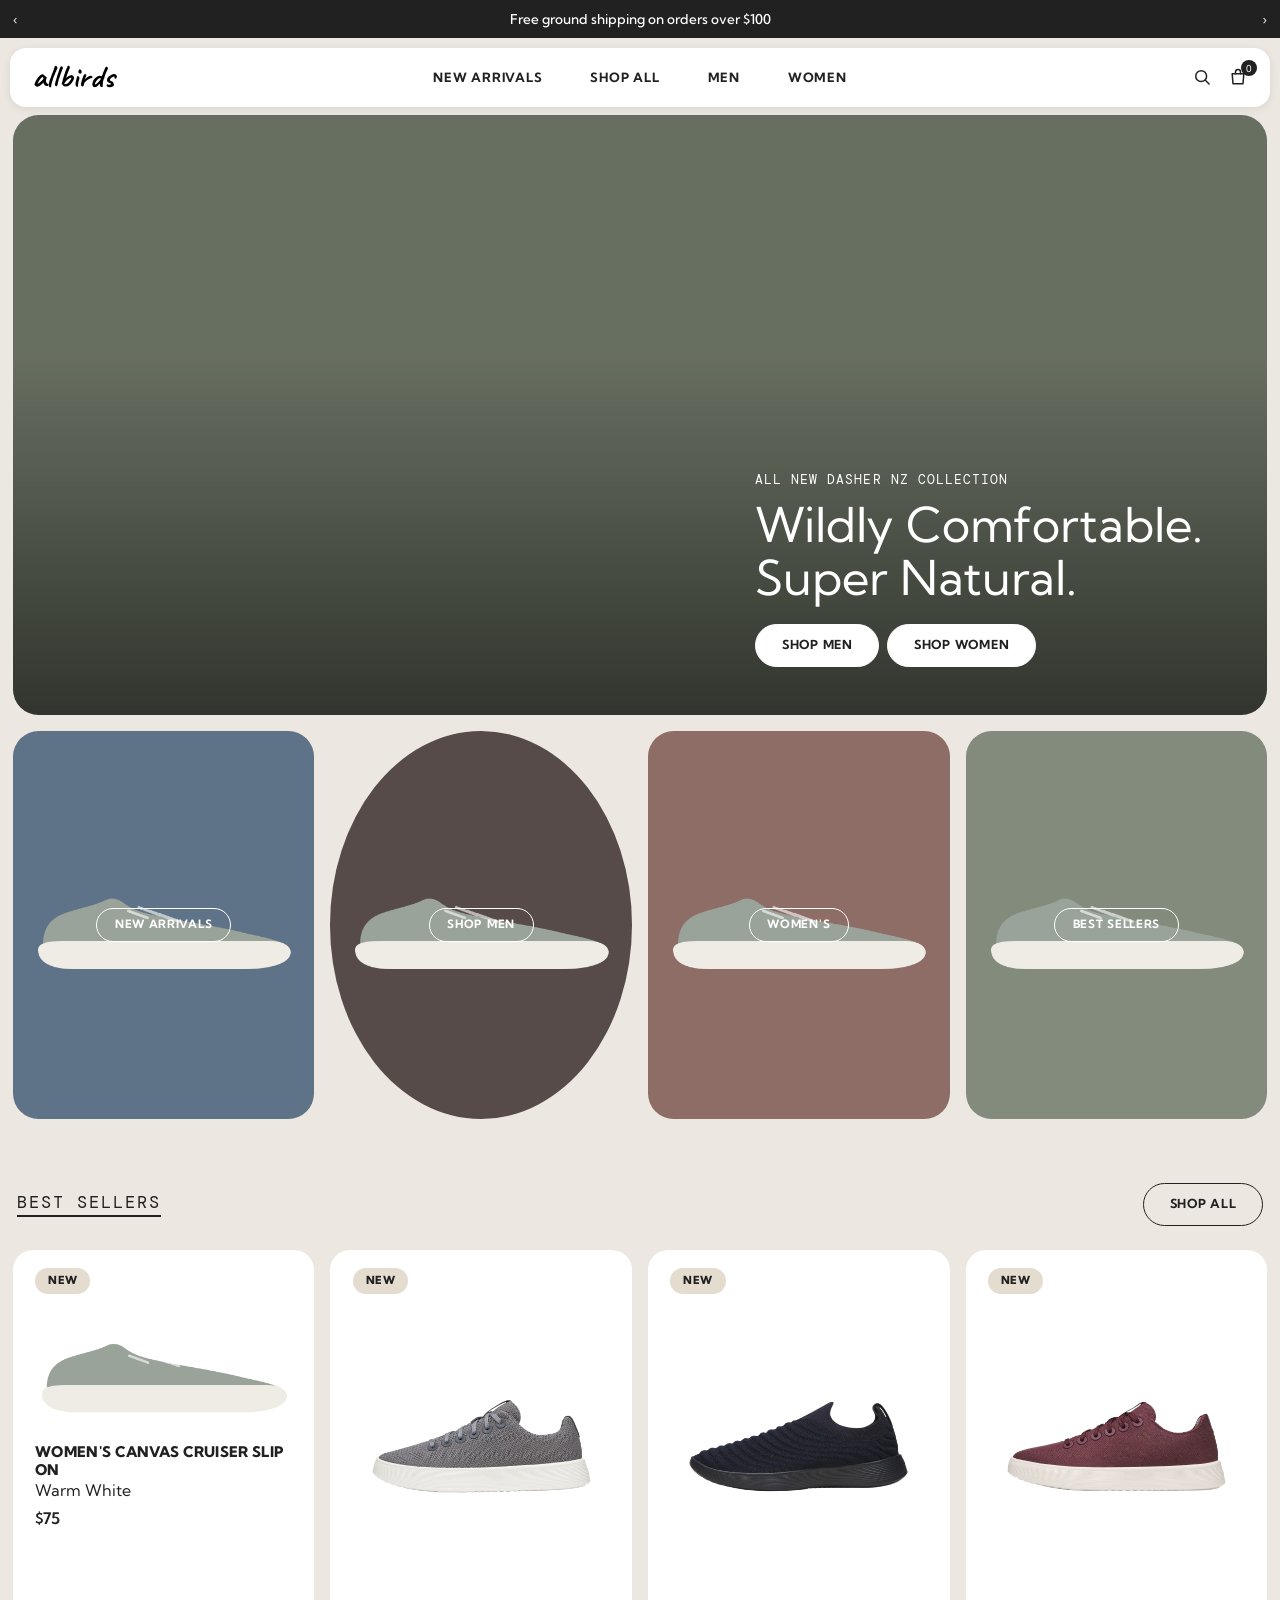
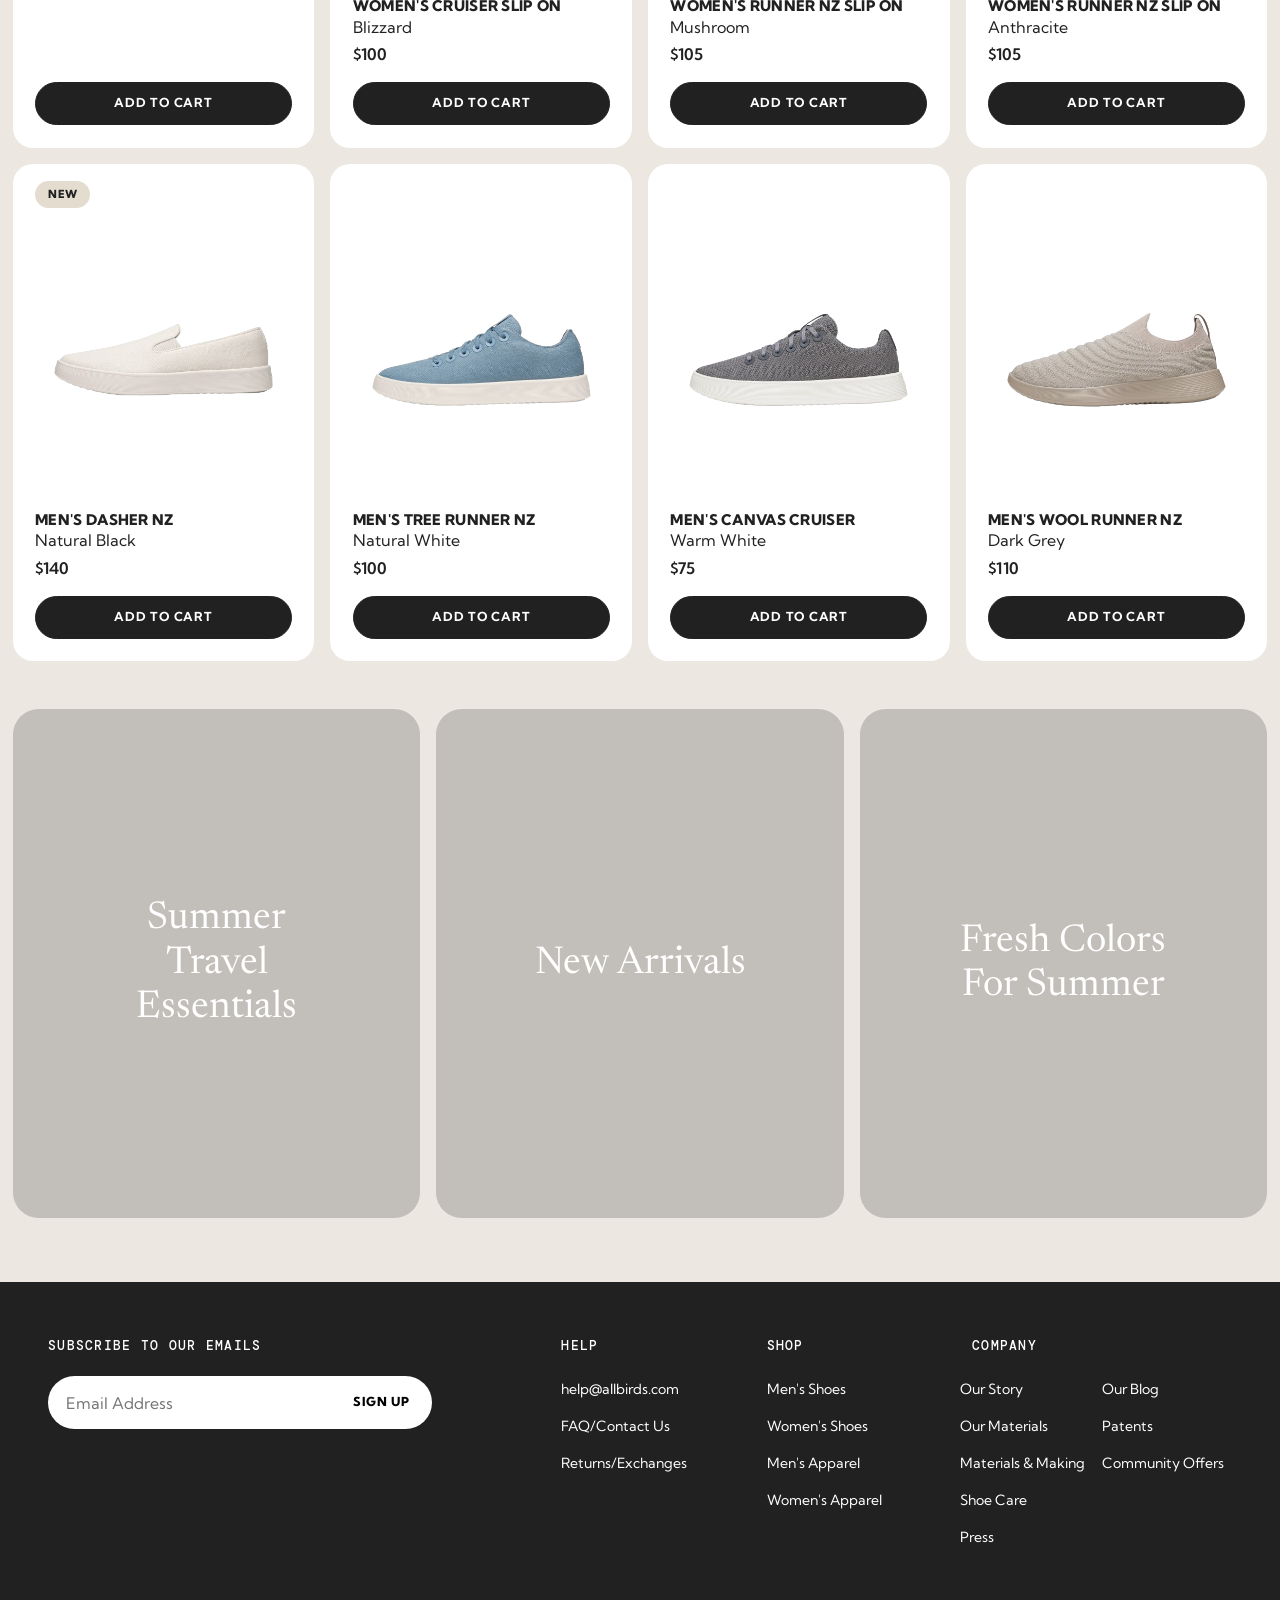
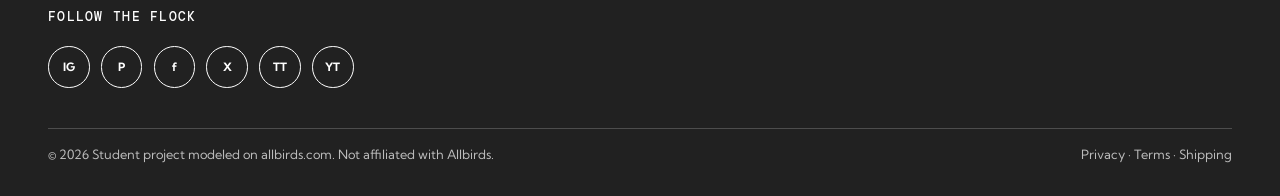
==== midterm/assignment-2/index.html @ dc8d9895 "midterm: baseline copy" ====
<!doctype html>
<html lang="en">
  <head>
    <meta charset="utf-8" />
    <meta name="viewport" content="width=device-width, initial-scale=1" />
    <title>Allbirds clone | Home</title>
    <link
      href="https://cdn.jsdelivr.net/npm/bootstrap@5.3.3/dist/css/bootstrap.min.css"
      rel="stylesheet"
    />
    <link rel="preconnect" href="https://fonts.googleapis.com" />
    <link rel="preconnect" href="https://fonts.gstatic.com" crossorigin />
    <link
      href="https://fonts.googleapis.com/css2?family=Caveat:wght@700&family=DM+Mono:wght@400;500&family=Kumbh+Sans:wght@400;500;700;800&family=Newsreader:wght@300;400&display=swap"
      rel="stylesheet"
    />
    <link href="style.css" rel="stylesheet" />
  </head>

  <body>
    <div class="announce">
      <div class="inner">
        <span class="arrow" aria-hidden="true">&#8249;</span
        ><span class="msg">Free ground shipping on orders over $100</span
        ><span class="arrow" aria-hidden="true">&#8250;</span>
      </div>
    </div>

    <header class="site-header">
      <nav class="navbar navbar-expand p-0 d-block" aria-label="Main">
        <div class="header-pill">
          <a class="brand navbar-brand" href="index.html">allbirds</a>
          <ul class="main-nav navbar-nav flex-row">
            <li class="nav-item">
              <a class="nav-link" href="index.html">New Arrivals</a>
            </li>
            <li class="nav-item">
              <a class="nav-link" href="index.html">Shop All</a>
            </li>
            <li class="nav-item">
              <a class="nav-link" href="index.html">Men</a>
            </li>
            <li class="nav-item">
              <a class="nav-link" href="index.html">Women</a>
            </li>
          </ul>

          <div class="header-icons">
            <a class="icon-link" href="#" aria-label="Search"
              ><svg
                width="20"
                height="20"
                viewBox="0 0 24 24"
                fill="none"
                stroke="currentColor"
                stroke-width="1.8"
                stroke-linecap="round"
                aria-hidden="true"
              >
                <circle cx="11" cy="11" r="6.5" />
                <path d="M16 16l4.5 4.5" /></svg
            ></a>
            <a class="icon-link" href="#" aria-label="Cart, 0 items"
              ><svg
                width="20"
                height="20"
                viewBox="0 0 24 24"
                fill="none"
                stroke="currentColor"
                stroke-width="1.8"
                stroke-linecap="round"
                stroke-linejoin="round"
                aria-hidden="true"
              >
                <path d="M5 8h14l-1 12H6L5 8z" />
                <path d="M9 8V6a3 3 0 0 1 6 0v2" /></svg
              ><span class="cart-count">0</span></a
            >
          </div>
        </div>
      </nav>
    </header>

    <main class="page-pad pt-2">
      <section class="hero" aria-label="Featured collection">
        <div class="hero-copy">
          <span class="mono">All new Dasher NZ collection</span>
          <h1>Wildly Comfortable. Super Natural.</h1>
          <div class="d-flex flex-wrap gap-2">
            <a class="btn btn-pill btn-white" href="index.html">Shop Men</a>
            <a class="btn btn-pill btn-white" href="index.html">Shop Women</a>
          </div>
        </div>
      </section>

      <section class="mt-3" aria-label="Shop by category">
        <div class="row row-cols-1 row-cols-sm-2 row-cols-lg-4 g-3">
          <div class="col">
            <a class="tile" href="#best-sellers" style="background: #5f7388">
              <img
                class="shoe"
                src="images/shoe.png"
                alt="New Arrivals collection"
                loading="lazy"
              />
              <span class="tile-label">New Arrivals</span>
            </a>
          </div>
          <div class="col">
            <a
              class="tile tile-arch"
              href="#best-sellers"
              style="background: #574b49"
            >
              <img
                class="shoe"
                src="images/shoe.png"
                alt="Shop Men collection"
                loading="lazy"
              />
              <span class="tile-label">Shop Men</span>
            </a>
          </div>
          <div class="col">
            <a class="tile" href="#best-sellers" style="background: #8f6d67">
              <img
                class="shoe"
                src="images/shoe.png"
                alt="Women's collection"
                loading="lazy"
              />
              <span class="tile-label">Women's</span>
            </a>
          </div>
          <div class="col">
            <a class="tile" href="#best-sellers" style="background: #838b7c">
              <img
                class="shoe"
                src="images/shoe.png"
                alt="Best Sellers collection"
                loading="lazy"
              />
              <span class="tile-label">Best Sellers</span>
            </a>
          </div>
        </div>
      </section>

      <section id="best-sellers" class="mt-5 pt-3" aria-labelledby="bs">
        <div
          class="d-flex justify-content-between align-items-center mb-4 px-1"
        >
          <h2 id="bs" class="section-title">Best Sellers</h2>
          <a class="btn btn-pill btn-line btn-sm" href="index.html">Shop All</a>
        </div>
        <div class="row row-cols-1 row-cols-sm-2 row-cols-lg-4 g-3">
          <div class="col">
            <article class="product-card">
              <span class="pill-new">NEW</span>
              <a class="art" href="product.html"
                ><img
                  class="shoe"
                  src="images/shoe.png"
                  alt="Women's Canvas Cruiser Slip On in Warm White"
                  loading="lazy"
              /></a>
              <h3 class="product-name">
                <a href="product.html">Women's Canvas Cruiser Slip On</a>
              </h3>
              <p class="product-color">Warm White</p>
              <p class="price">$75</p>
              <button type="button" class="btn btn-pill btn-dark-pill w-100">
                Add to Cart
              </button>
            </article>
          </div>
          <div class="col">
            <article class="product-card">
              <span class="pill-new">NEW</span>
              <a class="art" href="product.html"
                ><img
                  class="shoe"
                  src="images/shoe2.png"
                  alt="Women's Cruiser Slip On in Blizzard"
                  loading="lazy"
              /></a>
              <h3 class="product-name">
                <a href="product.html">Women's Cruiser Slip On</a>
              </h3>
              <p class="product-color">Blizzard</p>
              <p class="price">$100</p>
              <button type="button" class="btn btn-pill btn-dark-pill w-100">
                Add to Cart
              </button>
            </article>
          </div>
          <div class="col">
            <article class="product-card">
              <span class="pill-new">NEW</span>
              <a class="art" href="product.html"
                ><img
                  class="shoe"
                  src="images/shoe3.png"
                  alt="Women's Runner NZ Slip On in Mushroom"
                  loading="lazy"
              /></a>
              <h3 class="product-name">
                <a href="product.html">Women's Runner NZ Slip On</a>
              </h3>
              <p class="product-color">Mushroom</p>
              <p class="price">$105</p>
              <button type="button" class="btn btn-pill btn-dark-pill w-100">
                Add to Cart
              </button>
            </article>
          </div>
          <div class="col">
            <article class="product-card">
              <span class="pill-new">NEW</span>
              <a class="art" href="product.html"
                ><img
                  class="shoe"
                  src="images/shoe4.png"
                  alt="Women's Runner NZ Slip On in Anthracite"
                  loading="lazy"
              /></a>
              <h3 class="product-name">
                <a href="product.html">Women's Runner NZ Slip On</a>
              </h3>
              <p class="product-color">Anthracite</p>
              <p class="price">$105</p>
              <button type="button" class="btn btn-pill btn-dark-pill w-100">
                Add to Cart
              </button>
            </article>
          </div>
          <div class="col">
            <article class="product-card">
              <span class="pill-new">NEW</span>
              <a class="art" href="product.html"
                ><img
                  class="shoe"
                  src="images/shoe5.png"
                  alt="Men's Dasher NZ in Natural Black"
                  loading="lazy"
              /></a>
              <h3 class="product-name">
                <a href="product.html">Men's Dasher NZ</a>
              </h3>
              <p class="product-color">Natural Black</p>
              <p class="price">$140</p>
              <button type="button" class="btn btn-pill btn-dark-pill w-100">
                Add to Cart
              </button>
            </article>
          </div>
          <div class="col">
            <article class="product-card">
              <span class="pill-new spacer" aria-hidden="true">NEW</span>
              <a class="art" href="product.html"
                ><img
                  class="shoe"
                  src="images/shoe6.png"
                  alt="Men's Tree Runner NZ in Natural White"
                  loading="lazy"
              /></a>
              <h3 class="product-name">
                <a href="product.html">Men's Tree Runner NZ</a>
              </h3>
              <p class="product-color">Natural White</p>
              <p class="price">$100</p>
              <button type="button" class="btn btn-pill btn-dark-pill w-100">
                Add to Cart
              </button>
            </article>
          </div>
          <div class="col">
            <article class="product-card">
              <span class="pill-new spacer" aria-hidden="true">NEW</span>
              <a class="art" href="product.html"
                ><img
                  class="shoe"
                  src="images/shoe7.png"
                  alt="Men's Canvas Cruiser in Warm White"
                  loading="lazy"
              /></a>
              <h3 class="product-name">
                <a href="product.html">Men's Canvas Cruiser</a>
              </h3>
              <p class="product-color">Warm White</p>
              <p class="price">$75</p>
              <button type="button" class="btn btn-pill btn-dark-pill w-100">
                Add to Cart
              </button>
            </article>
          </div>
          <div class="col">
            <article class="product-card">
              <span class="pill-new spacer" aria-hidden="true">NEW</span>
              <a class="art" href="product.html"
                ><img
                  class="shoe"
                  src="images/shoe8.png"
                  alt="Men's Wool Runner NZ in Dark Grey"
                  loading="lazy"
              /></a>
              <h3 class="product-name">
                <a href="product.html">Men's Wool Runner NZ</a>
              </h3>
              <p class="product-color">Dark Grey</p>
              <p class="price">$110</p>
              <button type="button" class="btn btn-pill btn-dark-pill w-100">
                Add to Cart
              </button>
            </article>
          </div>
        </div>
      </section>

      <section class="mt-5" aria-label="Featured stories">
        <div class="row row-cols-1 row-cols-md-3 g-3">
          <div class="col">
            <a
              class="photo-tile"
              href="index.html"
              style="
                background-image: url(&quot;https://picsum.photos/seed/summer-slides/800/1000&quot;);
              "
              ><span>Summer Travel Essentials</span></a
            >
          </div>
          <div class="col">
            <a
              class="photo-tile"
              href="index.html"
              style="
                background-image: url(&quot;https://picsum.photos/seed/new-arrivals-swing/800/1000&quot;);
              "
              ><span>New Arrivals</span></a
            >
          </div>
          <div class="col">
            <a
              class="photo-tile"
              href="index.html"
              style="
                background-image: url(&quot;https://picsum.photos/seed/fresh-colors/800/1000&quot;);
              "
              ><span>Fresh Colors For Summer</span></a
            >
          </div>
        </div>
      </section>
    </main>

    <footer class="site-footer">
      <div class="container-fluid px-3 px-lg-5">
        <div class="row g-5">
          <div class="col-12 col-lg-5">
            <h2>Subscribe to our emails</h2>
            <form class="email-pill" action="#">
              <label for="email" class="visually-hidden">Email address</label>
              <input id="email" type="email" placeholder="Email Address" />
              <button type="button">SIGN UP</button>
            </form>
          </div>
          <div class="col-6 col-md-4 col-lg-2">
            <h2>Help</h2>
            <ul>
              <li><a href="#">help@allbirds.com</a></li>
              <li><a href="#">FAQ/Contact Us</a></li>
              <li><a href="#">Returns/Exchanges</a></li>
            </ul>
          </div>
          <div class="col-6 col-md-4 col-lg-2">
            <h2>Shop</h2>
            <ul>
              <li><a href="index.html">Men's Shoes</a></li>
              <li><a href="index.html">Women's Shoes</a></li>
              <li><a href="index.html">Men's Apparel</a></li>
              <li><a href="index.html">Women's Apparel</a></li>
            </ul>
          </div>
          <div class="col-12 col-md-4 col-lg-3">
            <h2>Company</h2>
            <div class="row">
              <ul class="col-6">
                <li><a href="#">Our Story</a></li>
                <li><a href="#">Our Materials</a></li>
                <li><a href="#">Materials &amp; Making</a></li>
                <li><a href="#">Shoe Care</a></li>
                <li><a href="#">Press</a></li>
              </ul>
              <ul class="col-6">
                <li><a href="#">Our Blog</a></li>
                <li><a href="#">Patents</a></li>
                <li><a href="#">Community Offers</a></li>
              </ul>
            </div>
          </div>
        </div>
        <h2
          class="mt-5"
          style="
            font-family: var(--font-mono);
            text-transform: uppercase;
            letter-spacing: 0.1em;
            font-size: 0.8rem;
            font-weight: 500;
          "
        >
          Follow the flock
        </h2>
        <div class="social mt-3">
          <a href="#" aria-label="Instagram">IG</a
          ><a href="#" aria-label="Pinterest">P</a
          ><a href="#" aria-label="Facebook">f</a
          ><a href="#" aria-label="X">X</a><a href="#" aria-label="TikTok">TT</a
          ><a href="#" aria-label="YouTube">YT</a>
        </div>
        <div
          class="footer-bottom d-flex flex-column flex-md-row justify-content-between gap-1"
        >
          <span
            >&copy; 2026 Student project modeled on allbirds.com. Not affiliated
            with Allbirds.</span
          >
          <span>Privacy &middot; Terms &middot; Shipping</span>
        </div>
      </div>
    </footer>
  </body>
</html>
---- midterm/assignment-2/style.css ----
/* Allbirds landing-page look. Bootstrap handles grid, navbar, forms, buttons. */
:root {
  --ab-bg: #ece8e1;
  --ab-ink: #212121;
  --ab-muted: #6b6760;
  --ab-card: #ffffff;
  --ab-pill: #e3dccf;
  --ab-radius: 1.25rem;
  --font-body: "Kumbh Sans", system-ui, sans-serif;
  --font-mono: "DM Mono", ui-monospace, monospace;
  --font-serif: "Newsreader", Georgia, serif;
  --font-script: "Caveat", cursive;
}

body {
  background: var(--ab-bg);
  color: var(--ab-ink);
  font-family: var(--font-body);
  font-size: 1rem;
}
a {
  color: inherit;
}
:focus-visible {
  outline: 2px solid var(--ab-ink);
  outline-offset: 2px;
}
.mono {
  font-family: var(--font-mono);
  text-transform: uppercase;
  letter-spacing: 0.08em;
  font-size: 0.8rem;
}
.page-pad {
  padding-left: 0.6rem;
  padding-right: 0.6rem;
}

/* Announcement bar */
.announce {
  background: var(--ab-ink);
  color: #fff;
  font-size: 0.85rem;
  font-weight: 500;
}
.announce .inner {
  display: flex;
  justify-content: space-between;
  align-items: center;
  padding: 0.55rem 0.8rem;
}
.announce .msg {
  flex: 1;
  text-align: center;
}
.announce .arrow {
  opacity: 0.9;
}

/* Floating pill header */
.site-header {
  position: sticky;
  top: 0.6rem;
  z-index: 50;
  padding: 0.6rem 0.6rem 0;
}
.header-pill {
  background: #fff;
  border-radius: 1rem;
  box-shadow: 0 2px 10px rgba(0, 0, 0, 0.08);
  display: grid;
  grid-template-columns: 1fr auto;
  grid-template-areas: "brand icons" "nav nav";
  align-items: center;
  padding: 0.4rem 1.2rem 0.35rem;
}
.brand {
  grid-area: brand;
  font-family: var(--font-script);
  font-weight: 700;
  font-size: 2rem;
  line-height: 1;
  text-decoration: none;
  margin: 0;
}
.main-nav {
  grid-area: nav;
  justify-content: center;
  flex-wrap: wrap;
  gap: 0.1rem 1.1rem;
}
.main-nav .nav-link {
  color: var(--ab-ink);
  font-weight: 700;
  font-size: 0.78rem;
  letter-spacing: 0.06em;
  text-transform: uppercase;
  padding: 0.4rem 0;
}
.main-nav .nav-link:hover,
.main-nav .nav-link.active {
  text-decoration: underline;
  text-underline-offset: 6px;
}
.header-icons {
  grid-area: icons;
  display: flex;
  gap: 1rem;
  justify-content: flex-end;
  align-items: center;
}
.icon-link {
  position: relative;
  line-height: 1;
  color: var(--ab-ink);
}
.cart-count {
  position: absolute;
  top: -7px;
  right: -9px;
  background: var(--ab-ink);
  color: #fff;
  font-size: 0.6rem;
  min-width: 1rem;
  height: 1rem;
  border-radius: 999px;
  display: grid;
  place-items: center;
}

/* Pill buttons */
.btn-pill {
  border-radius: 999px;
  font-weight: 700;
  font-size: 0.78rem;
  letter-spacing: 0.06em;
  text-transform: uppercase;
  padding: 0.7rem 1.6rem;
}
.btn-white {
  background: #fff;
  color: var(--ab-ink);
  border: 1px solid #fff;
}
.btn-white:hover {
  background: var(--ab-ink);
  color: #fff;
  border-color: var(--ab-ink);
}
.btn-dark-pill {
  background: var(--ab-ink);
  color: #fff;
  border: 1px solid var(--ab-ink);
}
.btn-dark-pill:hover {
  background: #000;
  color: #fff;
}
.btn-line {
  background: transparent;
  color: var(--ab-ink);
  border: 1px solid var(--ab-ink);
}
.btn-line:hover {
  background: var(--ab-ink);
  color: #fff;
}

/* Hero */
.hero {
  position: relative;
  border-radius: 1.6rem;
  overflow: hidden;
  color: #fff;
  min-height: 440px;
  display: flex;
  align-items: flex-end;
  background:
    linear-gradient(0deg, rgba(0, 0, 0, 0.55), rgba(0, 0, 0, 0.05) 60%),
    url("https://picsum.photos/seed/allbirds-hero/1800/900") center / cover,
    #6d7566;
}
.hero-copy {
  padding: 1.6rem;
}
.hero-copy h1 {
  font-weight: 400;
  font-size: clamp(1.9rem, 4.4vw, 3rem);
  line-height: 1.1;
  margin: 0.6rem 0 1.2rem;
  max-width: 16ch;
}
.hero-copy .mono {
  color: #fff;
}

/* Category tiles */
.tile {
  position: relative;
  border-radius: 1.6rem;
  overflow: hidden;
  aspect-ratio: 1 / 1;
  display: grid;
  place-items: center;
  text-decoration: none;
}
.tile img.shoe {
  width: 88%;
  height: auto;
}
.tile .tile-label {
  position: absolute;
  border: 1px solid #fff;
  color: #fff;
  border-radius: 999px;
  padding: 0.45rem 1.1rem;
  font-weight: 700;
  font-size: 0.72rem;
  letter-spacing: 0.06em;
  text-transform: uppercase;
}
.tile-arch {
  border-radius: 999px / 50%;
}
@media (min-width: 992px) {
  .tile {
    aspect-ratio: 7 / 9;
  }
  .tile-arch {
    border-radius: 50%;
  }
}

/* Section heading */
.section-title {
  display: inline-block;
  font-family: var(--font-mono);
  text-transform: uppercase;
  letter-spacing: 0.12em;
  font-size: 1.05rem;
  font-weight: 400;
  border-bottom: 2px solid var(--ab-ink);
  padding-bottom: 2px;
  margin: 0;
}

/* Product cards */
.product-card {
  background: var(--ab-card);
  border-radius: var(--ab-radius);
  padding: 1.1rem 1.4rem 1.4rem;
  height: 100%;
  display: flex;
  flex-direction: column;
}
.pill-new {
  align-self: flex-start;
  background: var(--ab-pill);
  font-size: 0.7rem;
  font-weight: 800;
  letter-spacing: 0.05em;
  padding: 0.3rem 0.8rem;
  border-radius: 999px;
}
.pill-new.spacer {
  visibility: hidden;
}
.product-card .art {
  display: block;
  padding: 1.5rem 0 1rem;
}
.product-card img.shoe {
  width: 100%;
  height: auto;
  display: block;
}
.product-name {
  font-size: 0.92rem;
  font-weight: 800;
  text-transform: uppercase;
  letter-spacing: 0.02em;
  margin: 0.4rem 0 0;
}
.product-name a {
  text-decoration: none;
}
.product-name a:hover {
  text-decoration: underline;
}
.product-color {
  margin: 0;
  color: var(--ab-ink);
}
.price {
  margin: 0.2rem 0 1rem;
  font-weight: 600;
}
.product-card .btn {
  margin-top: auto;
}

/* Photo tiles */
.photo-tile {
  position: relative;
  border-radius: 1.6rem;
  overflow: hidden;
  aspect-ratio: 4 / 5;
  display: grid;
  place-items: center;
  text-align: center;
  color: #fff;
  text-decoration: none;
  background-size: cover;
  background-position: center;
}
.photo-tile::before {
  content: "";
  position: absolute;
  inset: 0;
  background: rgba(0, 0, 0, 0.18);
}
.photo-tile span {
  position: relative;
  font-family: var(--font-serif);
  font-size: clamp(1.7rem, 3vw, 2.6rem);
  line-height: 1.15;
  padding: 0 1.5rem;
  max-width: 12ch;
}

/* Footer (dark) */
.site-footer {
  background: var(--ab-ink);
  color: #fff;
  margin-top: 4rem;
  padding: 3.5rem 0 2rem;
}
.site-footer h2 {
  font-family: var(--font-mono);
  text-transform: uppercase;
  letter-spacing: 0.1em;
  font-size: 0.8rem;
  font-weight: 500;
  margin-bottom: 1.4rem;
}
.site-footer ul {
  list-style: none;
  padding: 0;
  margin: 0;
}
.site-footer li {
  margin-bottom: 0.8rem;
}
.site-footer a {
  color: #fff;
  text-decoration: none;
  font-size: 0.88rem;
}
.site-footer a:hover {
  text-decoration: underline;
}
.email-pill {
  background: #fff;
  border-radius: 999px;
  padding: 0.3rem 0.4rem 0.3rem 1.1rem;
  display: flex;
  align-items: center;
  max-width: 24rem;
}
.email-pill input {
  border: 0;
  background: transparent;
  flex: 1;
  min-width: 0;
  padding: 0.6rem 0;
  font-size: 1rem;
}
.email-pill input:focus {
  outline: none;
}
.email-pill button {
  border: 0;
  background: transparent;
  font-weight: 800;
  font-size: 0.78rem;
  letter-spacing: 0.05em;
  padding: 0.6rem 1rem;
}
.social {
  display: flex;
  flex-wrap: wrap;
  gap: 0.7rem;
}
.social a {
  width: 2.6rem;
  height: 2.6rem;
  border: 1px solid #fff;
  border-radius: 50%;
  display: grid;
  place-items: center;
  font-size: 0.72rem;
  font-weight: 700;
}
.footer-bottom {
  border-top: 1px solid rgba(255, 255, 255, 0.2);
  margin-top: 2.5rem;
  padding-top: 1rem;
  font-size: 0.8rem;
  color: rgba(255, 255, 255, 0.7);
}

/* Product detail page */
.breadcrumb {
  font-size: 0.82rem;
  --bs-breadcrumb-divider-color: var(--ab-muted);
}
.breadcrumb a {
  text-decoration: none;
  color: var(--ab-muted);
}
.gallery .g-tile {
  background: #fff;
  border-radius: var(--ab-radius);
  display: grid;
  place-items: center;
  padding: 1.5rem;
  aspect-ratio: 1 / 1;
}
.gallery .g-tile.wide {
  aspect-ratio: 4 / 3;
}
.gallery img.shoe {
  width: 100%;
  height: auto;
}
.info-card {
  background: #fff;
  border-radius: var(--ab-radius);
  padding: 1.6rem;
}
.pdp-title {
  font-weight: 800;
  text-transform: uppercase;
  letter-spacing: 0.01em;
  font-size: clamp(1.3rem, 2.6vw, 1.7rem);
}
.stars {
  letter-spacing: 2px;
  font-size: 0.85rem;
}
.swatch + label {
  width: 2.1rem;
  height: 2.1rem;
  border-radius: 50%;
  border: 1px solid #d6d0c6;
  cursor: pointer;
  box-shadow: inset 0 0 0 3px #fff;
}
.swatch:checked + label {
  outline: 2px solid var(--ab-ink);
  outline-offset: 1px;
}
.size-grid {
  display: grid;
  grid-template-columns: repeat(4, 1fr);
  gap: 0.5rem;
}
@media (min-width: 576px) {
  .size-grid {
    grid-template-columns: repeat(6, 1fr);
  }
}
.size-grid .btn {
  border-radius: 999px;
  padding: 0.5rem 0;
  font-size: 0.85rem;
}
.qty-input {
  max-width: 6rem;
  text-align: center;
  border-radius: 999px;
}
.pdp-details details {
  border-top: 1px solid #e3ded4;
  padding: 0.9rem 0;
}
.pdp-details details:last-child {
  border-bottom: 1px solid #e3ded4;
}
.pdp-details summary {
  font-weight: 700;
  cursor: pointer;
}
.pdp-details p {
  color: var(--ab-muted);
  margin: 0.6rem 0 0;
}
@media (min-width: 992px) {
  .pdp-sticky {
    position: sticky;
    top: 6.5rem;
  }
}

/* Tablet and up: logo | centred nav | icons on one row */
@media (min-width: 768px) {
  .header-pill {
    grid-template-columns: 1fr auto 1fr;
    grid-template-areas: "brand nav icons";
    padding: 0.55rem 1.4rem;
  }
  .main-nav {
    flex-wrap: nowrap;
    gap: 2rem;
  }
  .main-nav .nav-link {
    font-size: 0.8rem;
    white-space: nowrap;
  }
  .hero {
    min-height: 520px;
  }
  .hero-copy {
    padding: 2.5rem;
    margin-left: auto;
    text-align: left;
  }
  .page-pad {
    padding-left: 0.8rem;
    padding-right: 0.8rem;
  }
}
@media (min-width: 1200px) {
  .hero {
    min-height: 600px;
  }
  .hero-copy {
    padding-right: 4rem;
    padding-bottom: 3rem;
  }
}

/* Shoe picture: if your photo has a white background instead of a transparent one,
   uncomment the next line so the white blends into the colored tiles. */
img.shoe {
  object-fit: contain;
}
/* img.shoe { mix-blend-mode: multiply; } */
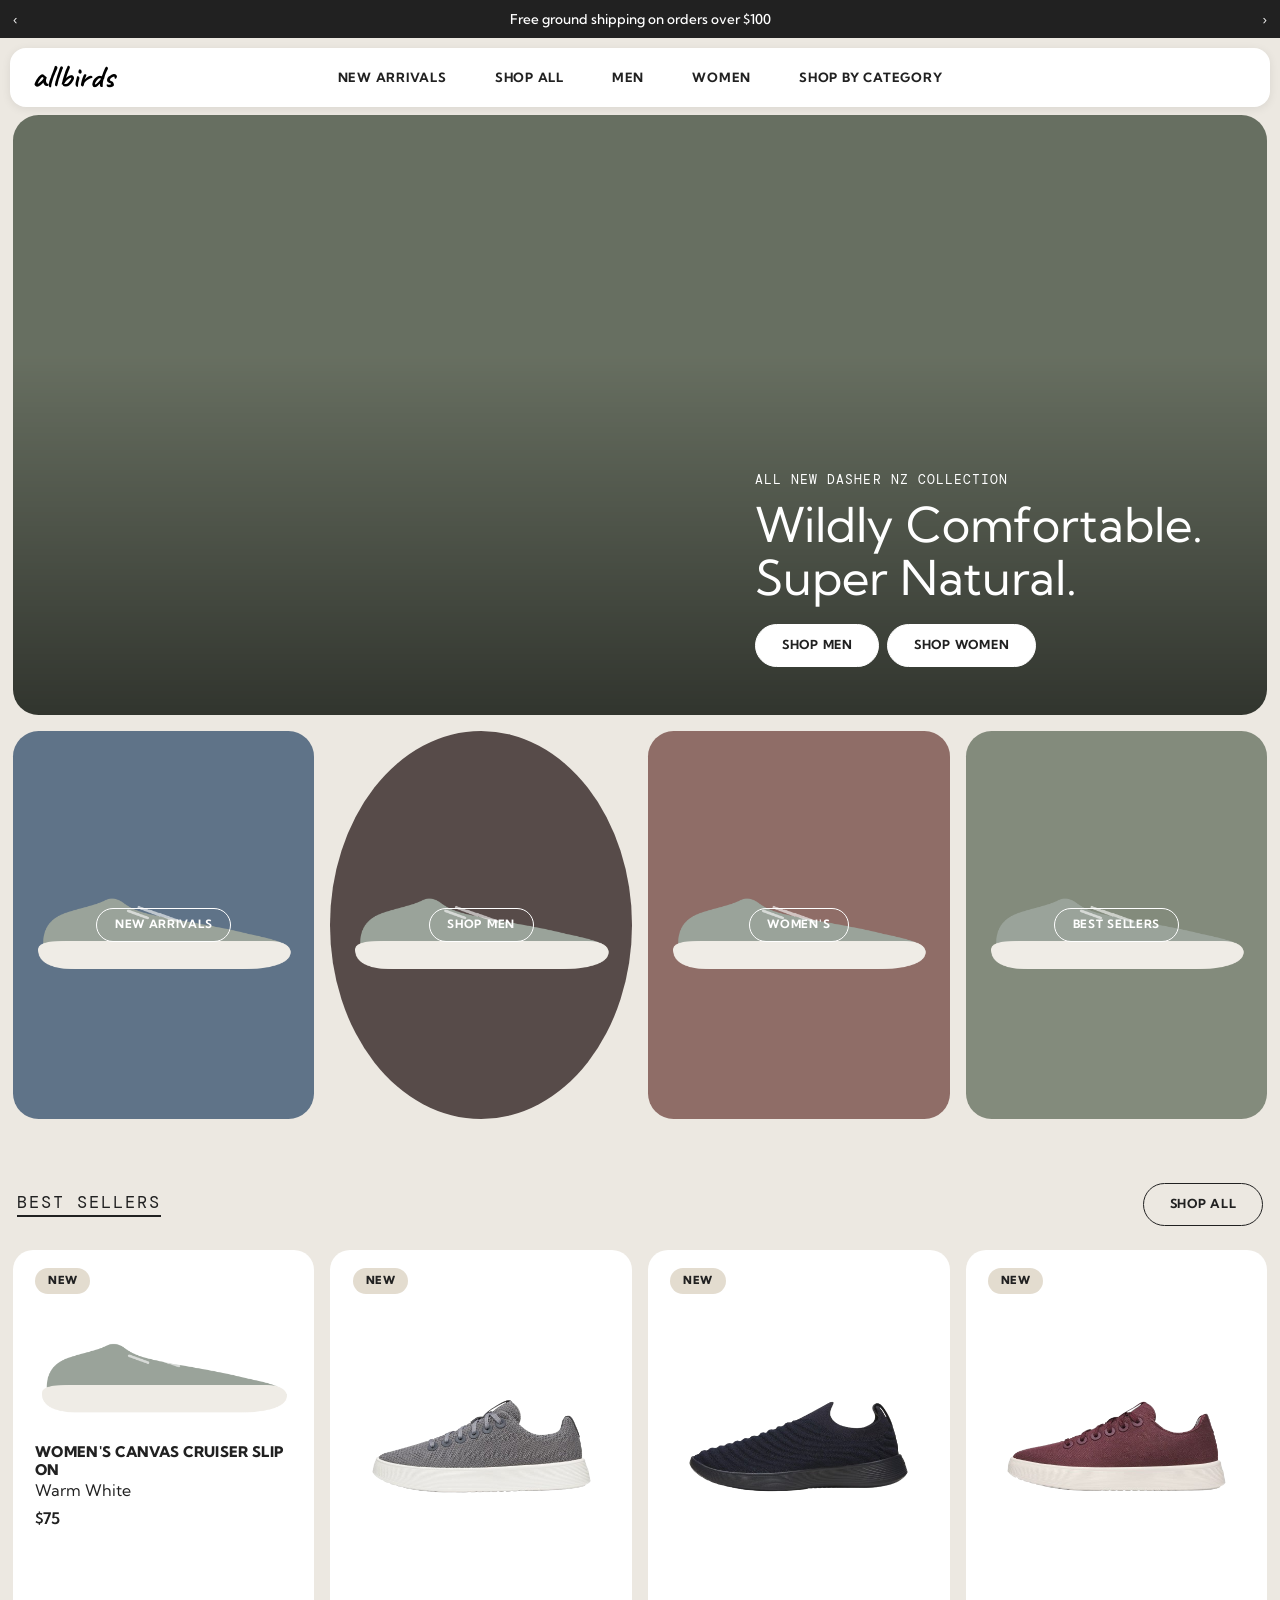
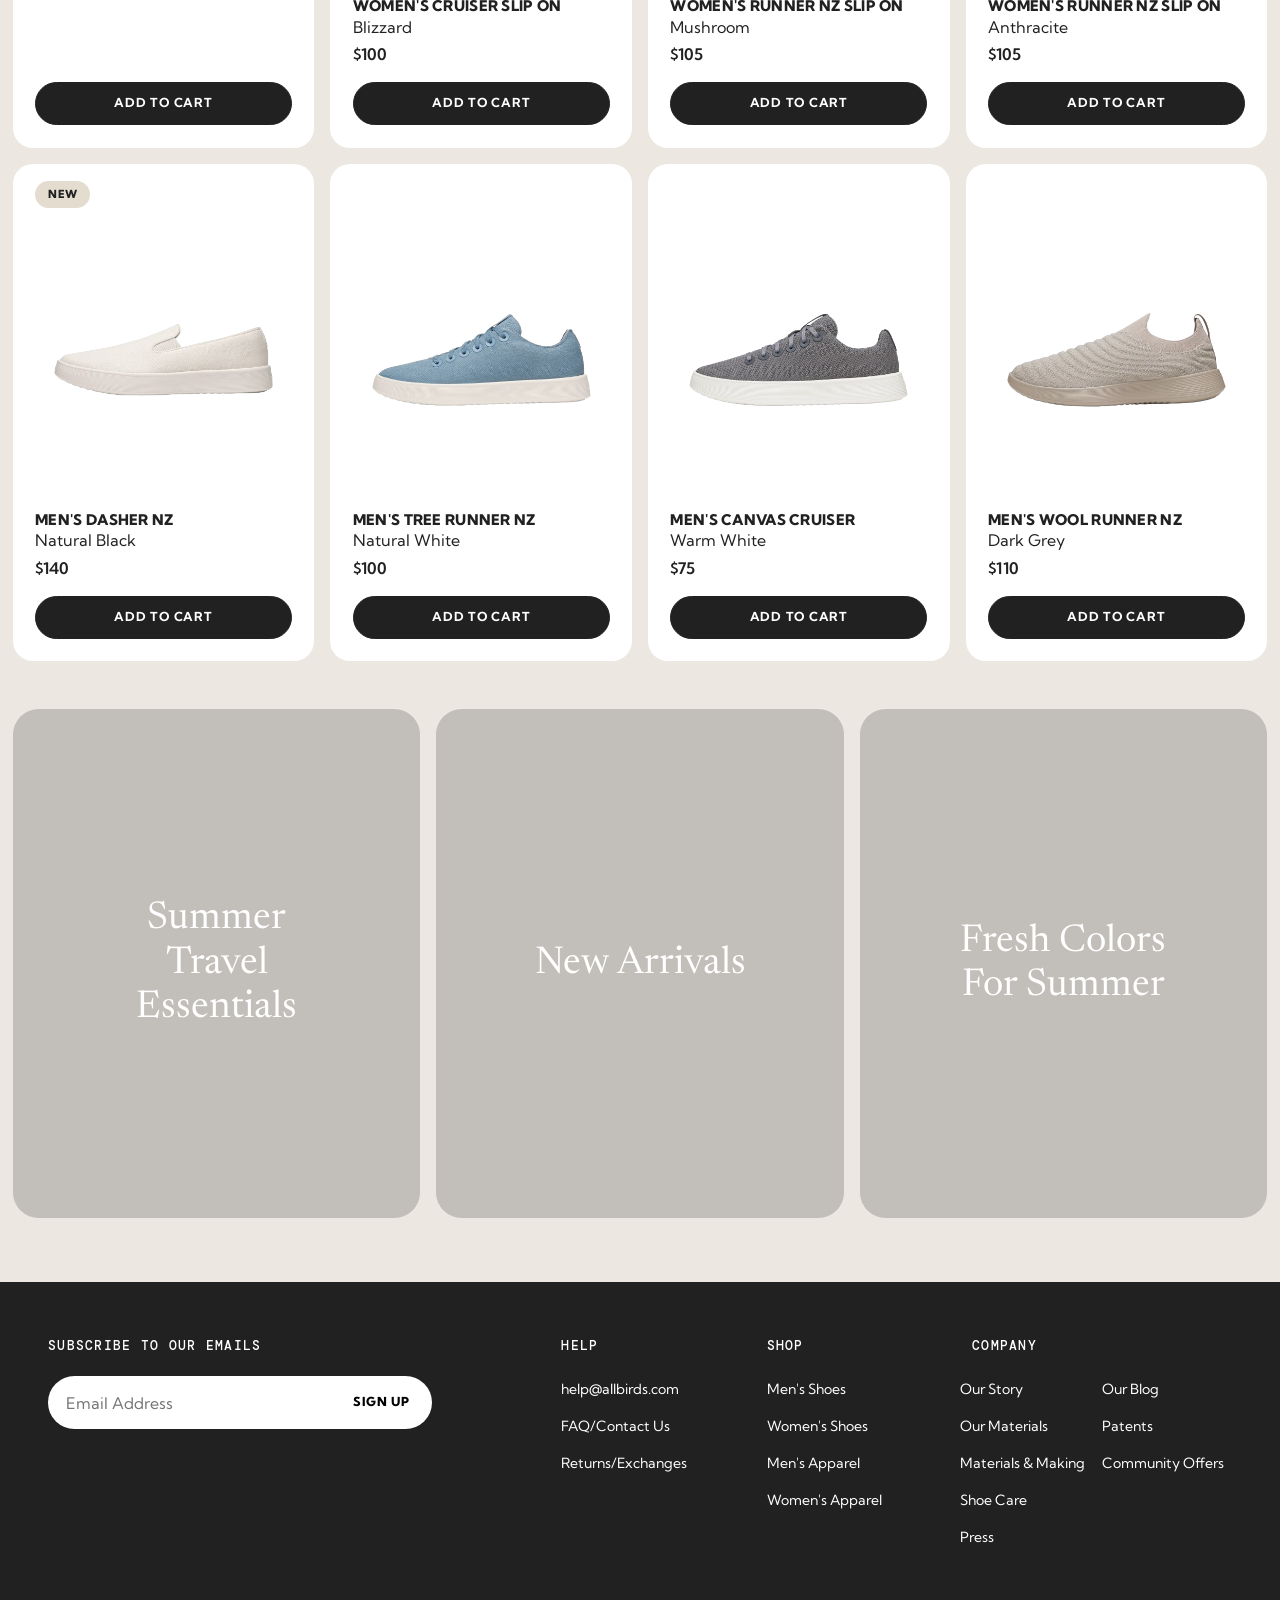
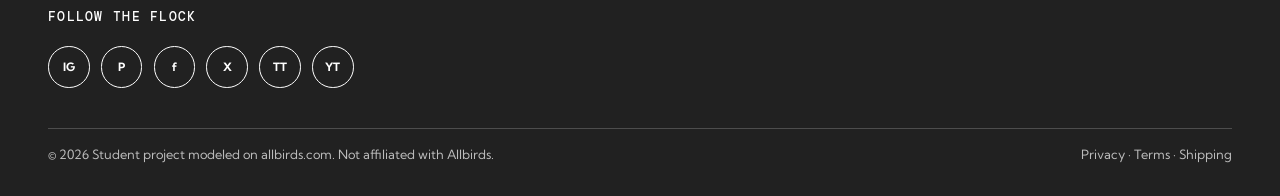
==== commit 95420e5f: "midterm: task 1 completed" ====
--- a/midterm/assignment-2/index.html
+++ b/midterm/assignment-2/index.html
@@ -30,6 +30,27 @@
       <nav class="navbar navbar-expand p-0 d-block" aria-label="Main">
         <div class="header-pill">
           <a class="brand navbar-brand" href="index.html">allbirds</a>
+
+          <input
+            type="checkbox"
+            id="nav-toggle"
+            class="nav-toggle"
+            aria-label="Toggle menu"
+          />
+          <label for="nav-toggle" class="nav-burger" aria-hidden="true">
+            <svg
+              width="22"
+              height="22"
+              viewBox="0 0 24 24"
+              fill="none"
+              stroke="currentColor"
+              stroke-width="1.8"
+              stroke-linecap="round"
+            >
+              <path d="M4 7h16M4 12h16M4 17h16" />
+            </svg>
+          </label>
+
           <ul class="main-nav navbar-nav flex-row">
             <li class="nav-item">
               <a class="nav-link" href="index.html">New Arrivals</a>
@@ -43,40 +64,145 @@
             <li class="nav-item">
               <a class="nav-link" href="index.html">Women</a>
             </li>
+
+            <li class="nav-item has-mega">
+              <a class="nav-link" href="index.html#best-sellers"
+                >Shop by Category</a
+              >
+
+              <!-- Desktop panel (BP and wider) -->
+              <div class="mega-panel">
+                <section class="mega-col">
+                  <h3>Men's Shoes</h3>
+                  <ul>
+                    <li>
+                      <a href="index.html#best-sellers">Tree Runner NZ</a>
+                    </li>
+                    <li>
+                      <a href="index.html#best-sellers">Wool Runner NZ</a>
+                    </li>
+                    <li><a href="index.html#best-sellers">Dasher NZ</a></li>
+                    <li>
+                      <a href="index.html#best-sellers">Canvas Cruiser</a>
+                    </li>
+                  </ul>
+                </section>
+                <section class="mega-col">
+                  <h3>Women's Shoes</h3>
+                  <ul>
+                    <li>
+                      <a href="index.html#best-sellers">Cruiser Slip On</a>
+                    </li>
+                    <li>
+                      <a href="index.html#best-sellers">Runner NZ Slip On</a>
+                    </li>
+                    <li>
+                      <a href="index.html#best-sellers"
+                        >Canvas Cruiser Slip On</a
+                      >
+                    </li>
+                    <li>
+                      <a href="index.html#best-sellers">Wool Runner NZ</a>
+                    </li>
+                  </ul>
+                </section>
+                <section class="mega-col">
+                  <h3>Apparel</h3>
+                  <ul>
+                    <li><a href="index.html">Tees</a></li>
+                    <li><a href="index.html">Hoodies</a></li>
+                    <li><a href="index.html">Joggers</a></li>
+                    <li><a href="index.html">Jackets</a></li>
+                  </ul>
+                </section>
+                <section class="mega-col">
+                  <h3>Accessories</h3>
+                  <ul>
+                    <li><a href="index.html">Socks</a></li>
+                    <li><a href="index.html">Insoles</a></li>
+                    <li><a href="index.html">Laces</a></li>
+                    <li><a href="index.html">Bags</a></li>
+                  </ul>
+                </section>
+                <section class="mega-col">
+                  <h3>Collections</h3>
+                  <ul>
+                    <li><a href="index.html#best-sellers">New Arrivals</a></li>
+                    <li><a href="index.html#best-sellers">Best Sellers</a></li>
+                    <li><a href="index.html">Summer Essentials</a></li>
+                    <li><a href="index.html">Sale</a></li>
+                  </ul>
+                </section>
+              </div>
+
+              <!-- Mobile accordion (below BP): same 5 groups, closed by default -->
+              <div class="mega-acc">
+                <details>
+                  <summary>Men's Shoes</summary>
+                  <ul>
+                    <li>
+                      <a href="index.html#best-sellers">Tree Runner NZ</a>
+                    </li>
+                    <li>
+                      <a href="index.html#best-sellers">Wool Runner NZ</a>
+                    </li>
+                    <li><a href="index.html#best-sellers">Dasher NZ</a></li>
+                    <li>
+                      <a href="index.html#best-sellers">Canvas Cruiser</a>
+                    </li>
+                  </ul>
+                </details>
+                <details>
+                  <summary>Women's Shoes</summary>
+                  <ul>
+                    <li>
+                      <a href="index.html#best-sellers">Cruiser Slip On</a>
+                    </li>
+                    <li>
+                      <a href="index.html#best-sellers">Runner NZ Slip On</a>
+                    </li>
+                    <li>
+                      <a href="index.html#best-sellers"
+                        >Canvas Cruiser Slip On</a
+                      >
+                    </li>
+                    <li>
+                      <a href="index.html#best-sellers">Wool Runner NZ</a>
+                    </li>
+                  </ul>
+                </details>
+                <details>
+                  <summary>Apparel</summary>
+                  <ul>
+                    <li><a href="index.html">Tees</a></li>
+                    <li><a href="index.html">Hoodies</a></li>
+                    <li><a href="index.html">Joggers</a></li>
+                    <li><a href="index.html">Jackets</a></li>
+                  </ul>
+                </details>
+                <details>
+                  <summary>Accessories</summary>
+                  <ul>
+                    <li><a href="index.html">Socks</a></li>
+                    <li><a href="index.html">Insoles</a></li>
+                    <li><a href="index.html">Laces</a></li>
+                    <li><a href="index.html">Bags</a></li>
+                  </ul>
+                </details>
+                <details>
+                  <summary>Collections</summary>
+                  <ul>
+                    <li><a href="index.html#best-sellers">New Arrivals</a></li>
+                    <li><a href="index.html#best-sellers">Best Sellers</a></li>
+                    <li><a href="index.html">Summer Essentials</a></li>
+                    <li><a href="index.html">Sale</a></li>
+                  </ul>
+                </details>
+              </div>
+            </li>
           </ul>
 
-          <div class="header-icons">
-            <a class="icon-link" href="#" aria-label="Search"
-              ><svg
-                width="20"
-                height="20"
-                viewBox="0 0 24 24"
-                fill="none"
-                stroke="currentColor"
-                stroke-width="1.8"
-                stroke-linecap="round"
-                aria-hidden="true"
-              >
-                <circle cx="11" cy="11" r="6.5" />
-                <path d="M16 16l4.5 4.5" /></svg
-            ></a>
-            <a class="icon-link" href="#" aria-label="Cart, 0 items"
-              ><svg
-                width="20"
-                height="20"
-                viewBox="0 0 24 24"
-                fill="none"
-                stroke="currentColor"
-                stroke-width="1.8"
-                stroke-linecap="round"
-                stroke-linejoin="round"
-                aria-hidden="true"
-              >
-                <path d="M5 8h14l-1 12H6L5 8z" />
-                <path d="M9 8V6a3 3 0 0 1 6 0v2" /></svg
-              ><span class="cart-count">0</span></a
-            >
-          </div>
+          <div class="header-icons"></div>
         </div>
       </nav>
     </header>
--- a/midterm/assignment-2/style.css
+++ b/midterm/assignment-2/style.css
@@ -409,7 +409,6 @@
   color: rgba(255, 255, 255, 0.7);
 }
 
-/* Product detail page */
 .breadcrumb {
   font-size: 0.82rem;
   --bs-breadcrumb-divider-color: var(--ab-muted);
@@ -502,7 +501,6 @@
   }
 }
 
-/* Tablet and up: logo | centred nav | icons on one row */
 @media (min-width: 768px) {
   .header-pill {
     grid-template-columns: 1fr auto 1fr;
@@ -540,9 +538,150 @@
   }
 }
 
-/* Shoe picture: if your photo has a white background instead of a transparent one,
-   uncomment the next line so the white blends into the colored tiles. */
 img.shoe {
   object-fit: contain;
 }
-/* img.shoe { mix-blend-mode: multiply; } */
+
+/* =====================================================
+   MIDTERM TASK 1: Mega-menu
+   N = 71 | BP = 671px | H = 137 | K = 5
+   ===================================================== */
+
+:root {
+  --accent: hsl(137, 70%, 45%);
+}
+
+/* Header sits above product cards, hover effects and everything else */
+.site-header {
+  z-index: 1000;
+}
+
+.nav-toggle {
+  position: absolute;
+  opacity: 0;
+  pointer-events: none;
+}
+.nav-burger {
+  display: inline-flex;
+  align-items: center;
+  cursor: pointer;
+  padding: 0.2rem;
+}
+.nav-toggle:focus-visible + .nav-burger {
+  outline: 2px solid var(--ab-ink);
+  outline-offset: 2px;
+}
+
+/*  mobile defaults */
+.mega-panel {
+  display: none;
+}
+.mega-acc details {
+  border-top: 1px solid #e3ded4;
+}
+.mega-acc summary {
+  padding: 0.6rem 0;
+  font-weight: 700;
+  font-size: 0.85rem;
+  cursor: pointer;
+}
+.mega-acc ul {
+  list-style: none;
+  margin: 0;
+  padding: 0 0 0.6rem 0.8rem;
+}
+.mega-acc a {
+  display: block;
+  padding: 0.25rem 0;
+  text-decoration: none;
+  font-size: 0.88rem;
+}
+.mega-acc summary:hover,
+.mega-acc a:hover {
+  color: var(--accent);
+}
+
+@media (max-width: 670.98px) {
+  .header-pill {
+    grid-template-columns: 1fr auto auto;
+    grid-template-areas:
+      "brand icons burger"
+      "nav   nav   nav";
+    column-gap: 1rem;
+  }
+  .nav-burger {
+    grid-area: burger;
+  }
+  .main-nav {
+    display: none;
+  }
+  .nav-toggle:checked ~ .main-nav {
+    display: flex;
+    flex-direction: column !important; /* beats Bootstrap's .flex-row !important */
+    align-items: stretch;
+    padding-top: 0.5rem;
+  }
+}
+
+/* ---------- BP (671px) and wider: mega panel ---------- */
+@media (min-width: 671px) {
+  .nav-burger,
+  .mega-acc {
+    display: none;
+  }
+
+  .mega-panel {
+    display: none;
+    position: absolute;
+    left: 0;
+    right: 0;
+    top: 100%;
+    margin-top: 0.4rem;
+    z-index: 1100;
+    background: #fff;
+    border-radius: var(--ab-radius);
+    box-shadow: 0 10px 30px rgba(0, 0, 0, 0.15);
+    padding: 1.5rem 1.6rem;
+    grid-template-columns: repeat(5, 1fr); /* K = 5 columns */
+    gap: 1.5rem;
+  }
+
+  .mega-panel::before {
+    content: "";
+    position: absolute;
+    left: 0;
+    right: 0;
+    top: -0.8rem;
+    height: 0.8rem;
+  }
+
+  .has-mega:hover .mega-panel,
+  .has-mega:focus-within .mega-panel {
+    display: grid;
+  }
+
+  .mega-col h3 {
+    font: 500 0.8rem var(--font-mono);
+    text-transform: uppercase;
+    letter-spacing: 0.1em;
+    margin: 0 0 0.8rem;
+    padding-bottom: 0.4rem;
+    border-bottom: 2px solid var(--accent);
+  }
+  .mega-col ul {
+    list-style: none;
+    margin: 0;
+    padding: 0;
+  }
+  .mega-col a {
+    display: block;
+    padding: 0.25rem 0;
+    text-decoration: none;
+    font-size: 0.88rem;
+  }
+  .mega-col a:hover,
+  .mega-col a:focus-visible {
+    color: var(--accent);
+    text-decoration: underline;
+  }
+}
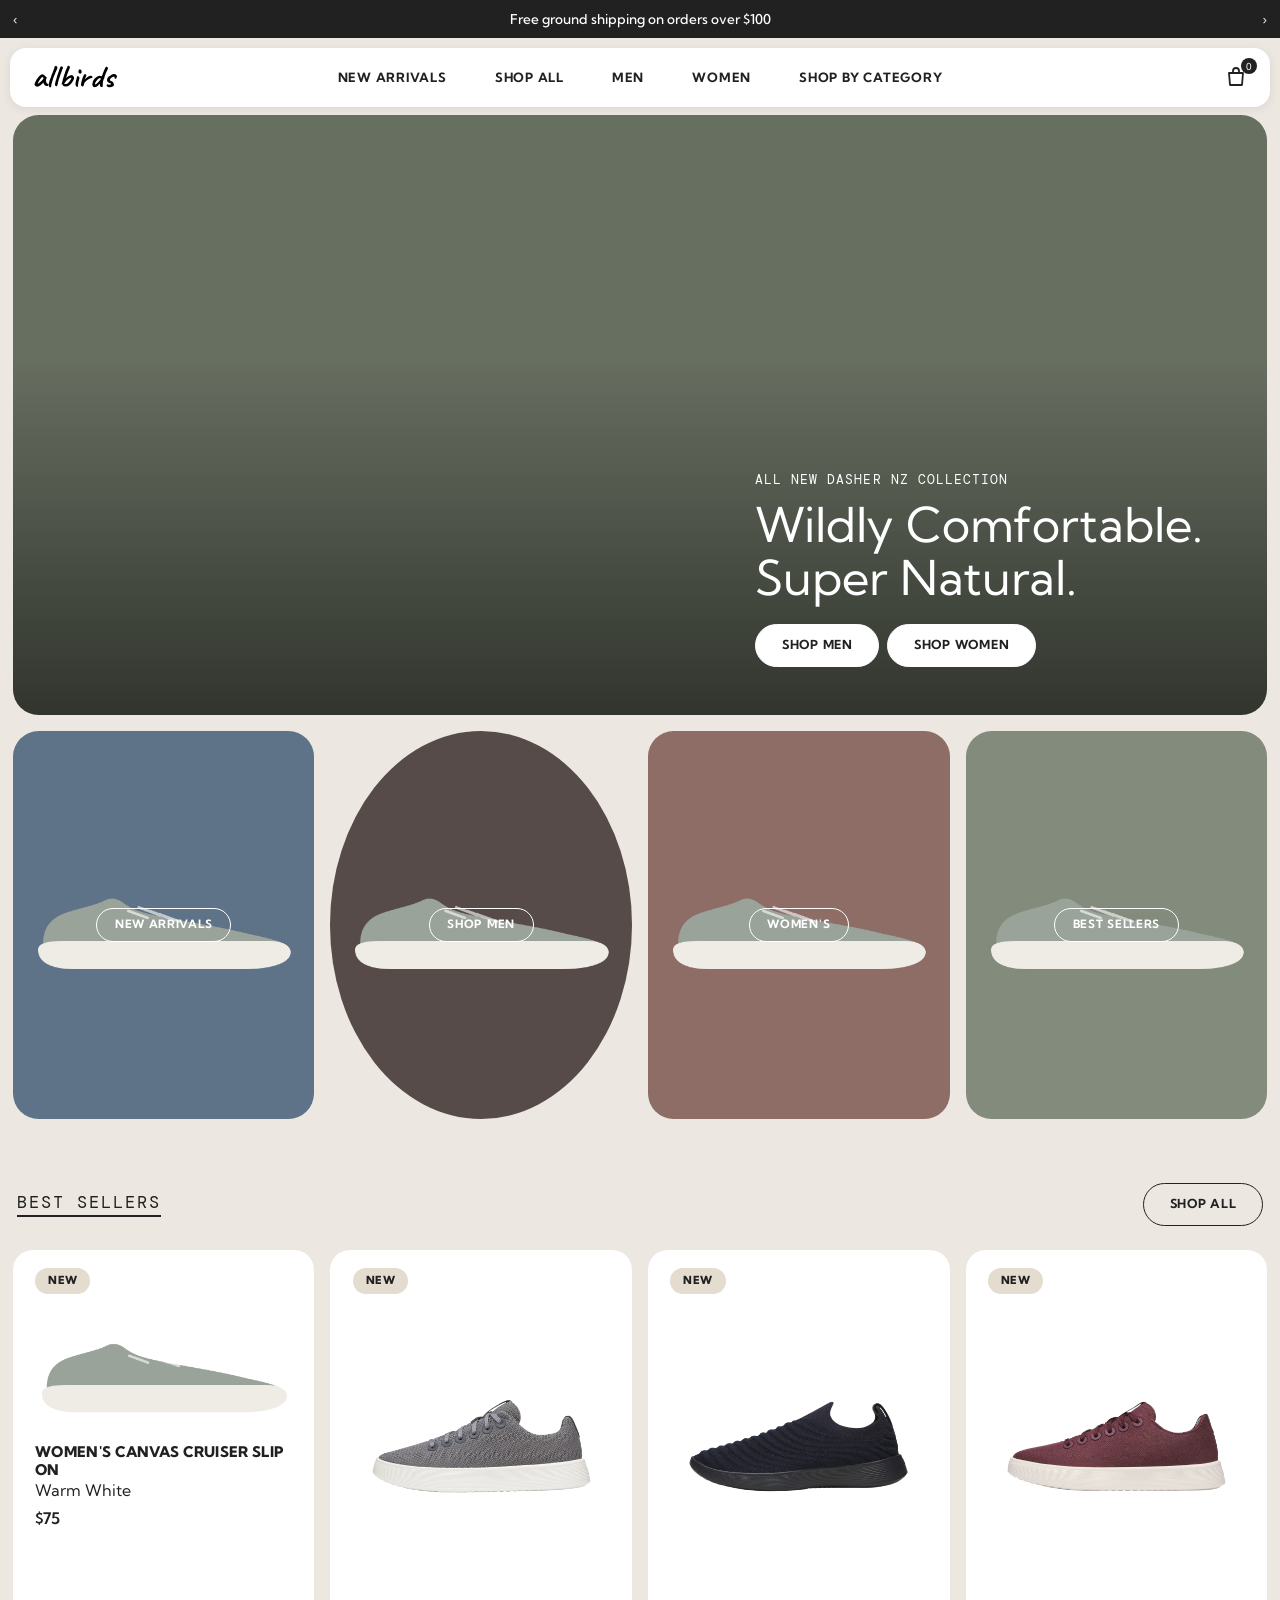
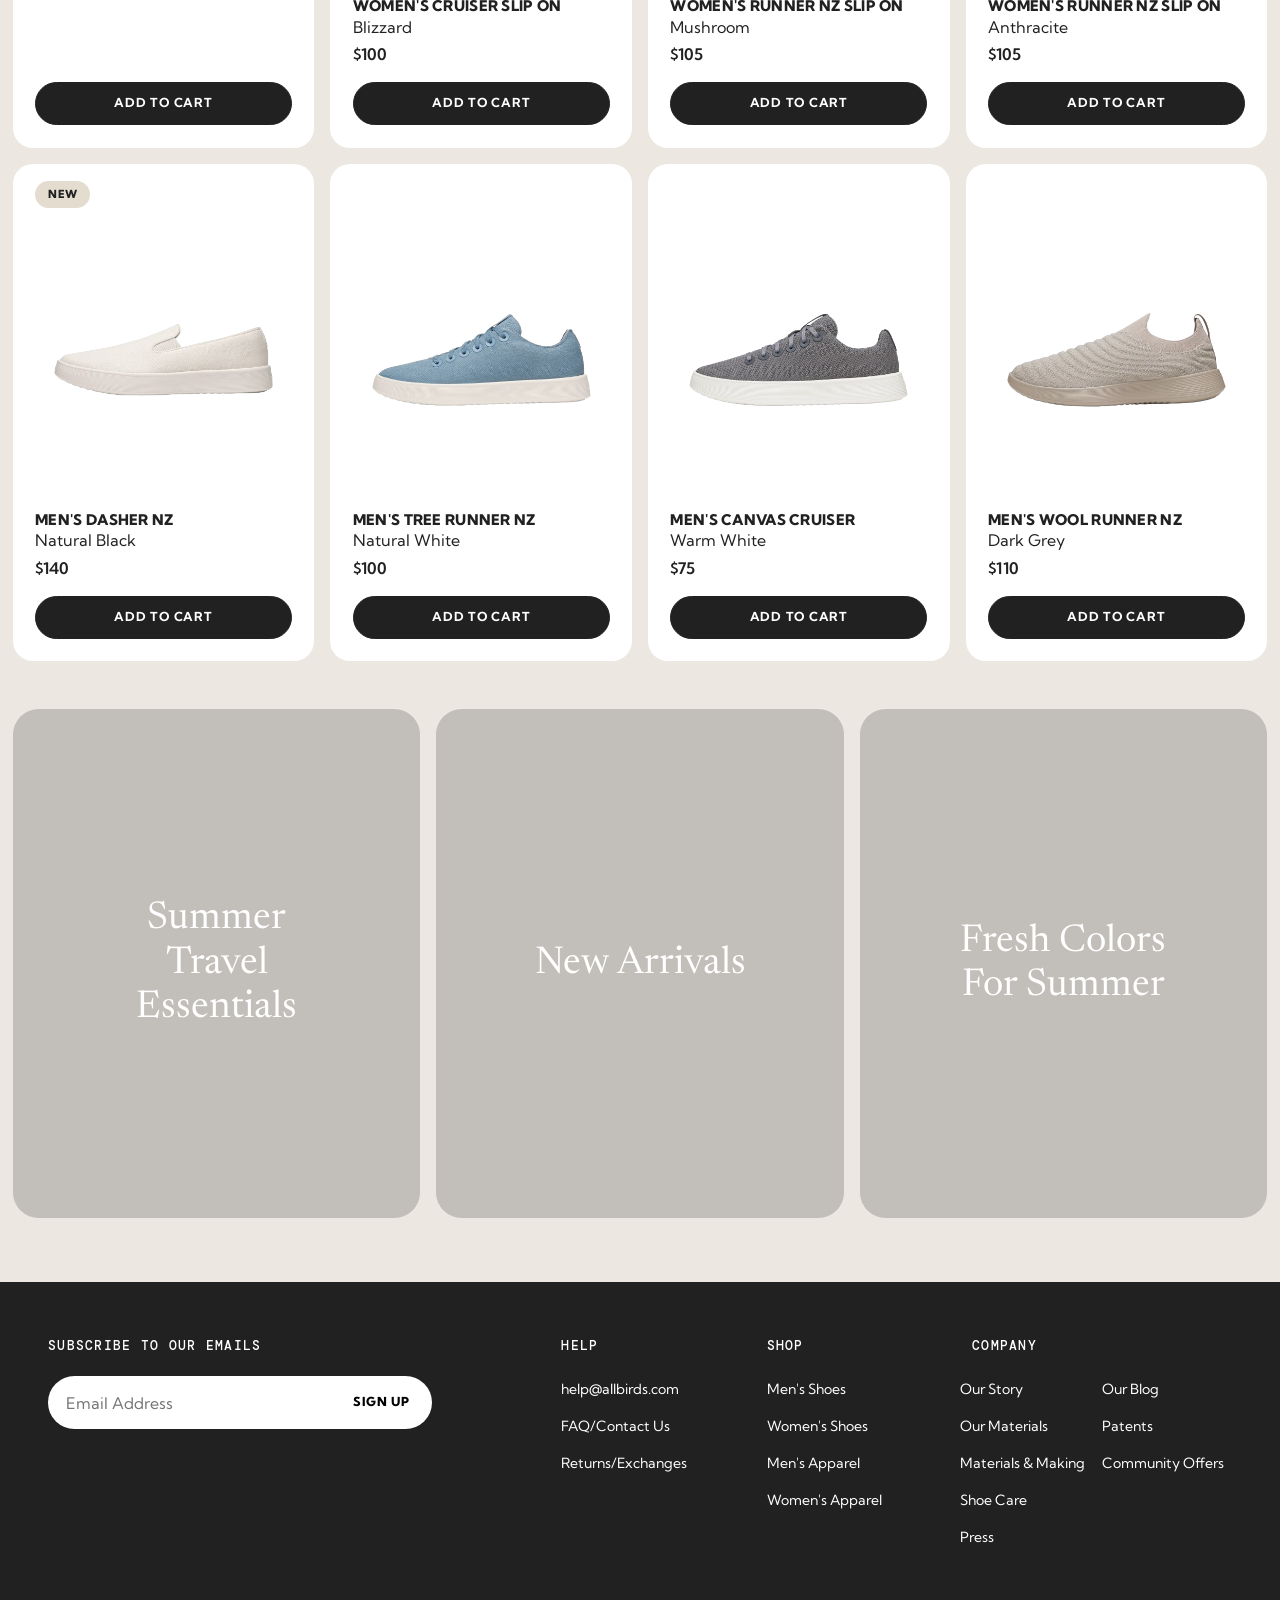
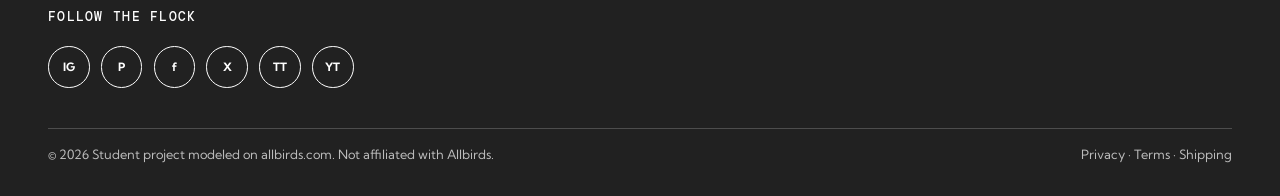
==== commit 20c0d81e: "Task 2 completed" ====
--- a/midterm/assignment-2/index.html
+++ b/midterm/assignment-2/index.html
@@ -202,7 +202,25 @@
             </li>
           </ul>
 
-          <div class="header-icons"></div>
+          <div class="header-icons">
+            <a class="icon-link" href="checkout.html" aria-label="Cart">
+              <svg
+                width="24"
+                height="24"
+                viewBox="0 0 24 24"
+                fill="none"
+                stroke="currentColor"
+                stroke-width="1.8"
+                stroke-linecap="round"
+                stroke-linejoin="round"
+                aria-hidden="true"
+              >
+                <path d="M5 8h14l-1 12H6L5 8z" />
+                <path d="M9 8V6a3 3 0 0 1 6 0v2" />
+              </svg>
+              <span class="cart-count" id="cart-count">0</span>
+            </a>
+          </div>
         </div>
       </nav>
     </header>
--- a/midterm/assignment-2/style.css
+++ b/midterm/assignment-2/style.css
@@ -685,3 +685,121 @@
     text-decoration: underline;
   }
 }
+
+/* Task 2: Checkout form */
+
+.checkout {
+  background: #fff;
+  border-radius: var(--ab-radius);
+  padding: 1.4rem;
+  max-width: 60rem;
+  margin: 0 auto;
+}
+
+.fieldsets {
+  display: grid;
+  grid-template-columns: 1fr;
+  gap: 1.2rem;
+  margin-bottom: 1.2rem;
+}
+
+.checkout fieldset {
+  display: grid;
+  grid-template-columns: 1fr;
+  gap: 0.35rem 1rem;
+  border: 1px solid #e3ded4;
+  border-radius: var(--ab-radius);
+  padding: 1rem 1.2rem 1.2rem;
+  margin: 0;
+  min-width: 0;
+}
+
+.checkout legend {
+  grid-column: 1 / -1;
+  font: 500 0.8rem var(--font-mono);
+  text-transform: uppercase;
+  letter-spacing: 0.1em;
+  float: none;
+  width: auto;
+  padding: 0 0.5rem;
+  margin-bottom: 0.3rem;
+}
+
+.checkout label {
+  font-weight: 700;
+  font-size: 0.88rem;
+  margin-top: 0.5rem;
+}
+
+.checkout input,
+.checkout select {
+  width: 100%;
+  min-width: 0;
+  padding: 0.55rem 0.8rem;
+  border: 1px solid #cfc8bb;
+  border-radius: 0.6rem;
+  font: inherit;
+  background: #fff;
+}
+
+.checkout input:focus,
+.checkout select:focus {
+  outline: 2px solid var(--accent);
+  outline-offset: 1px;
+}
+
+/* Hide errors until the user interacts with an invalid field */
+.checkout .msg {
+  display: none;
+  color: #c0202a;
+  font-size: 0.8rem;
+  margin-bottom: 0.35rem;
+}
+
+.checkout input:user-invalid,
+.checkout select:user-invalid {
+  border: 1px solid #c0202a;
+}
+
+.checkout input:user-invalid + .msg,
+.checkout select:user-invalid + .msg {
+  display: block;
+}
+
+.btn-submit {
+  width: 100%;
+  padding: 0.9rem;
+  background: var(--accent);
+  border-color: var(--accent);
+  color: var(--ab-ink);
+}
+
+.btn-submit:hover {
+  background: var(--ab-ink);
+  color: #fff;
+}
+
+/* BP = 671px: two fieldsets side by side */
+@media (min-width: 671px) {
+  .fieldsets {
+    grid-template-columns: repeat(2, minmax(0, 1fr));
+  }
+
+  .checkout fieldset {
+    grid-template-columns: 6rem minmax(0, 1fr);
+    align-items: center;
+  }
+
+  .checkout legend {
+    grid-column: 1 / -1;
+  }
+
+  .checkout label {
+    margin-top: 0;
+  }
+
+  .checkout .msg {
+    grid-column: 2;
+  }
+}
+```
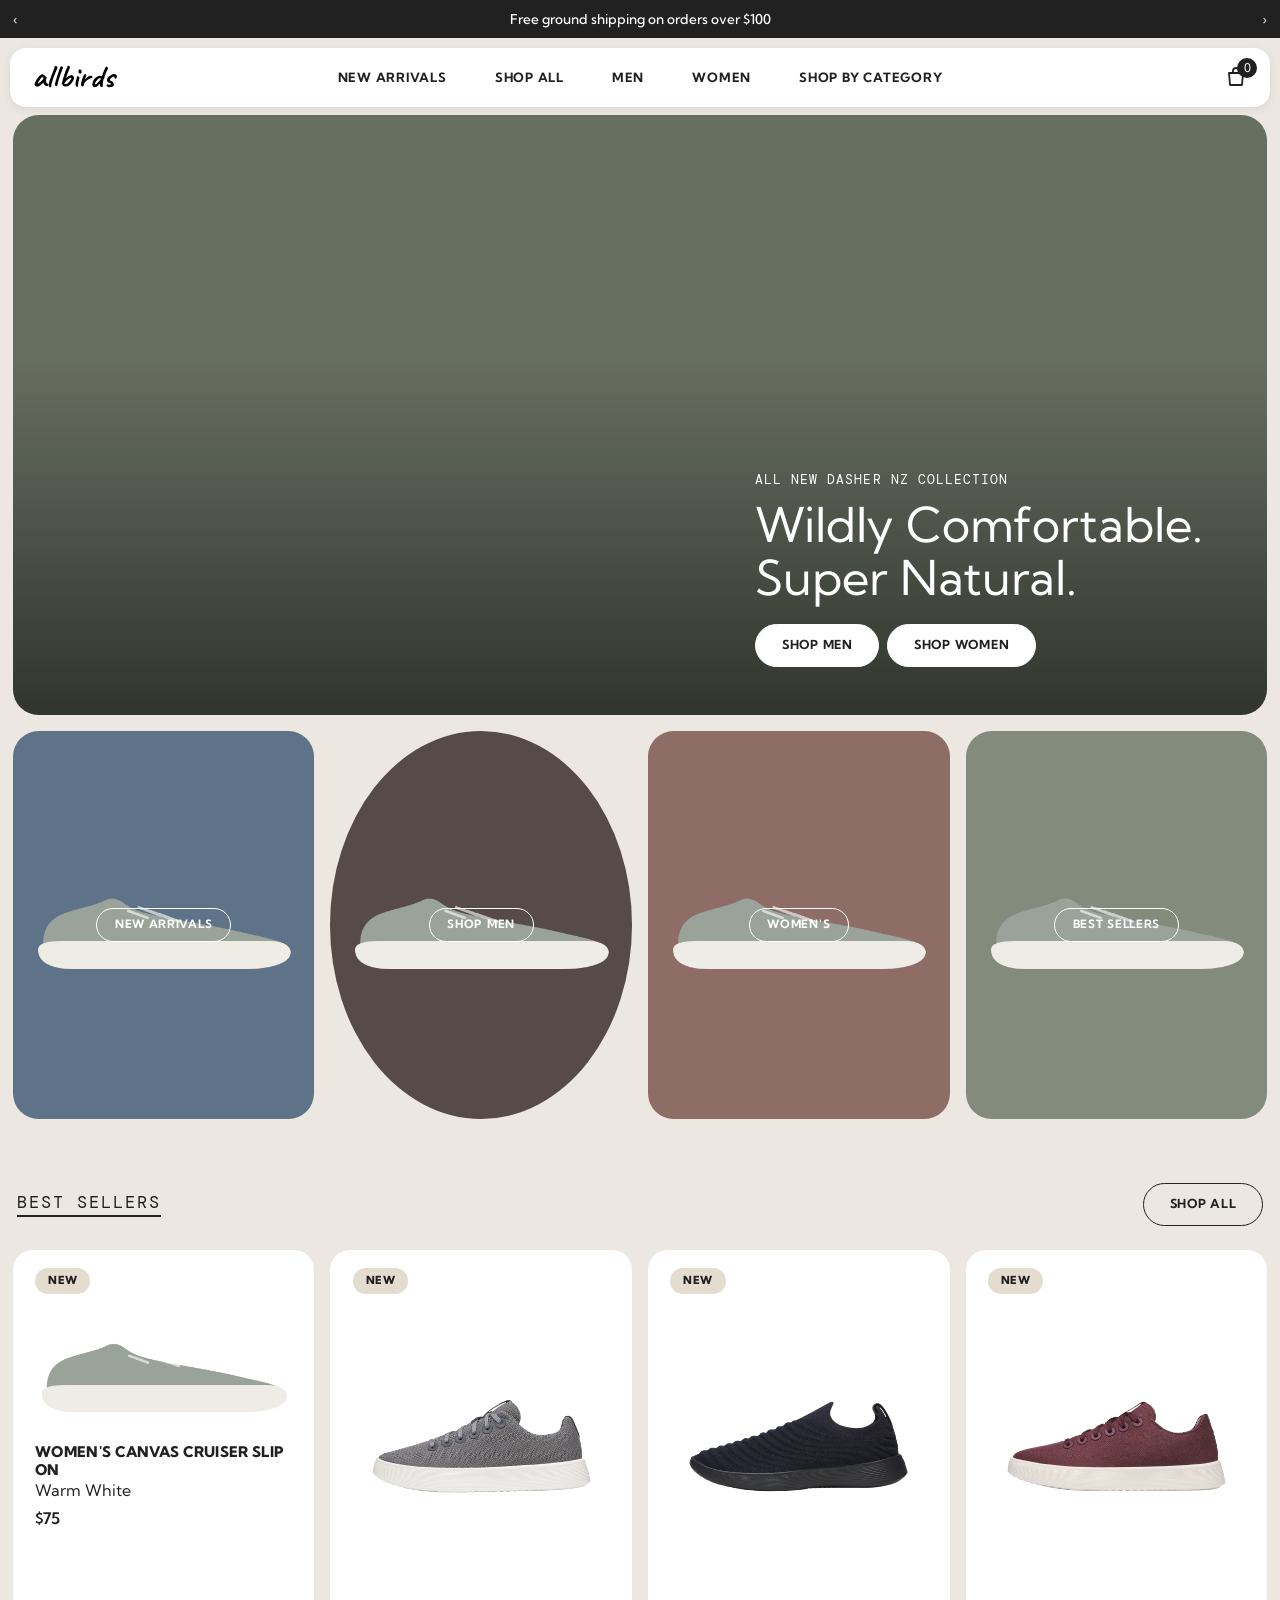
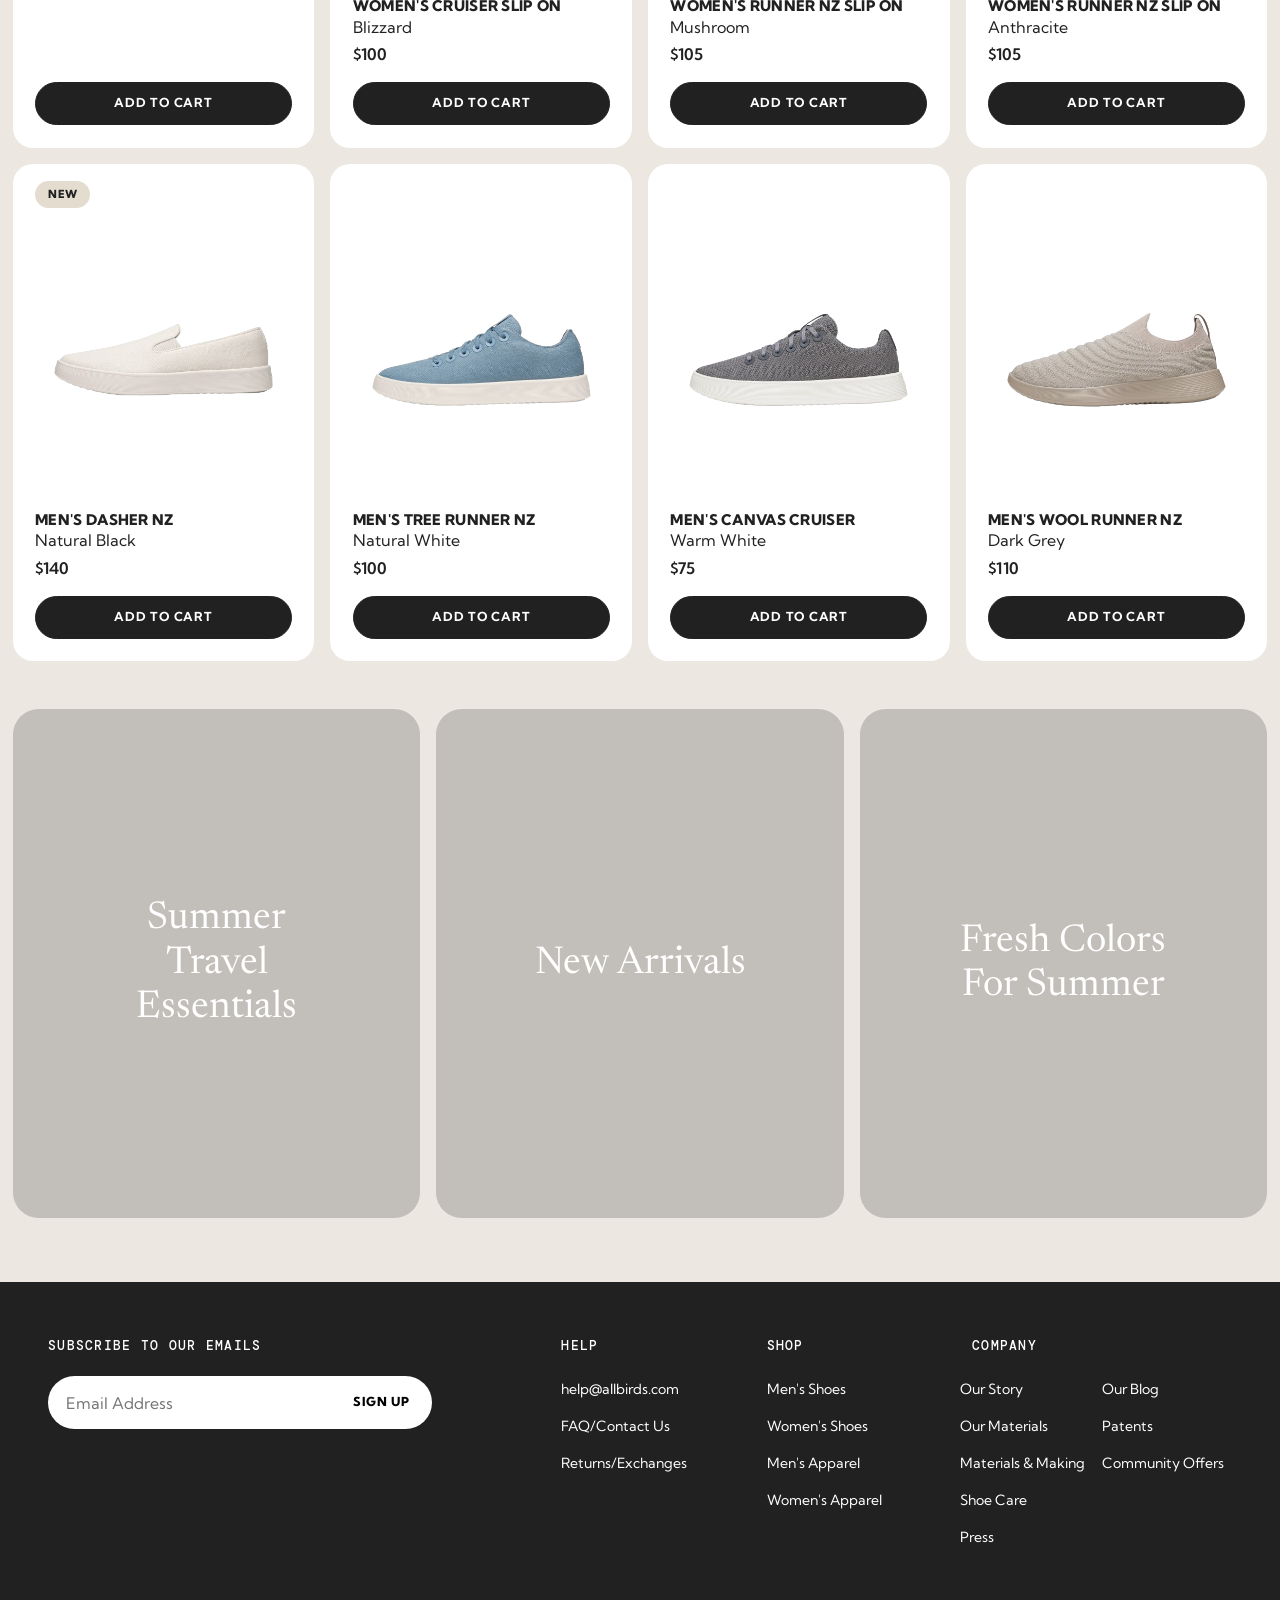
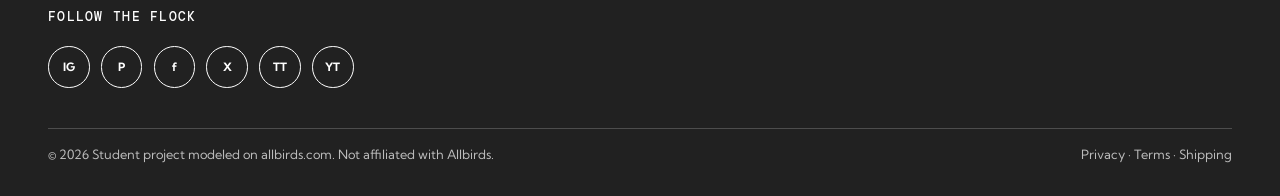
==== commit 98f9ec10: "task 3 completed" ====
--- a/midterm/assignment-2/index.html
+++ b/midterm/assignment-2/index.html
@@ -15,6 +15,7 @@
       rel="stylesheet"
     />
     <link href="style.css" rel="stylesheet" />
+    <script src="script.js" defer></script>
   </head>
 
   <body>
@@ -203,7 +204,7 @@
           </ul>
 
           <div class="header-icons">
-            <a class="icon-link" href="checkout.html" aria-label="Cart">
+            <a class="icon-link cart-link" href="#" aria-label="Cart">
               <svg
                 width="24"
                 height="24"
@@ -218,7 +219,7 @@
                 <path d="M5 8h14l-1 12H6L5 8z" />
                 <path d="M9 8V6a3 3 0 0 1 6 0v2" />
               </svg>
-              <span class="cart-count" id="cart-count">0</span>
+              <span class="cart-count cart-badge" id="cart-count">0</span>
             </a>
           </div>
         </div>
